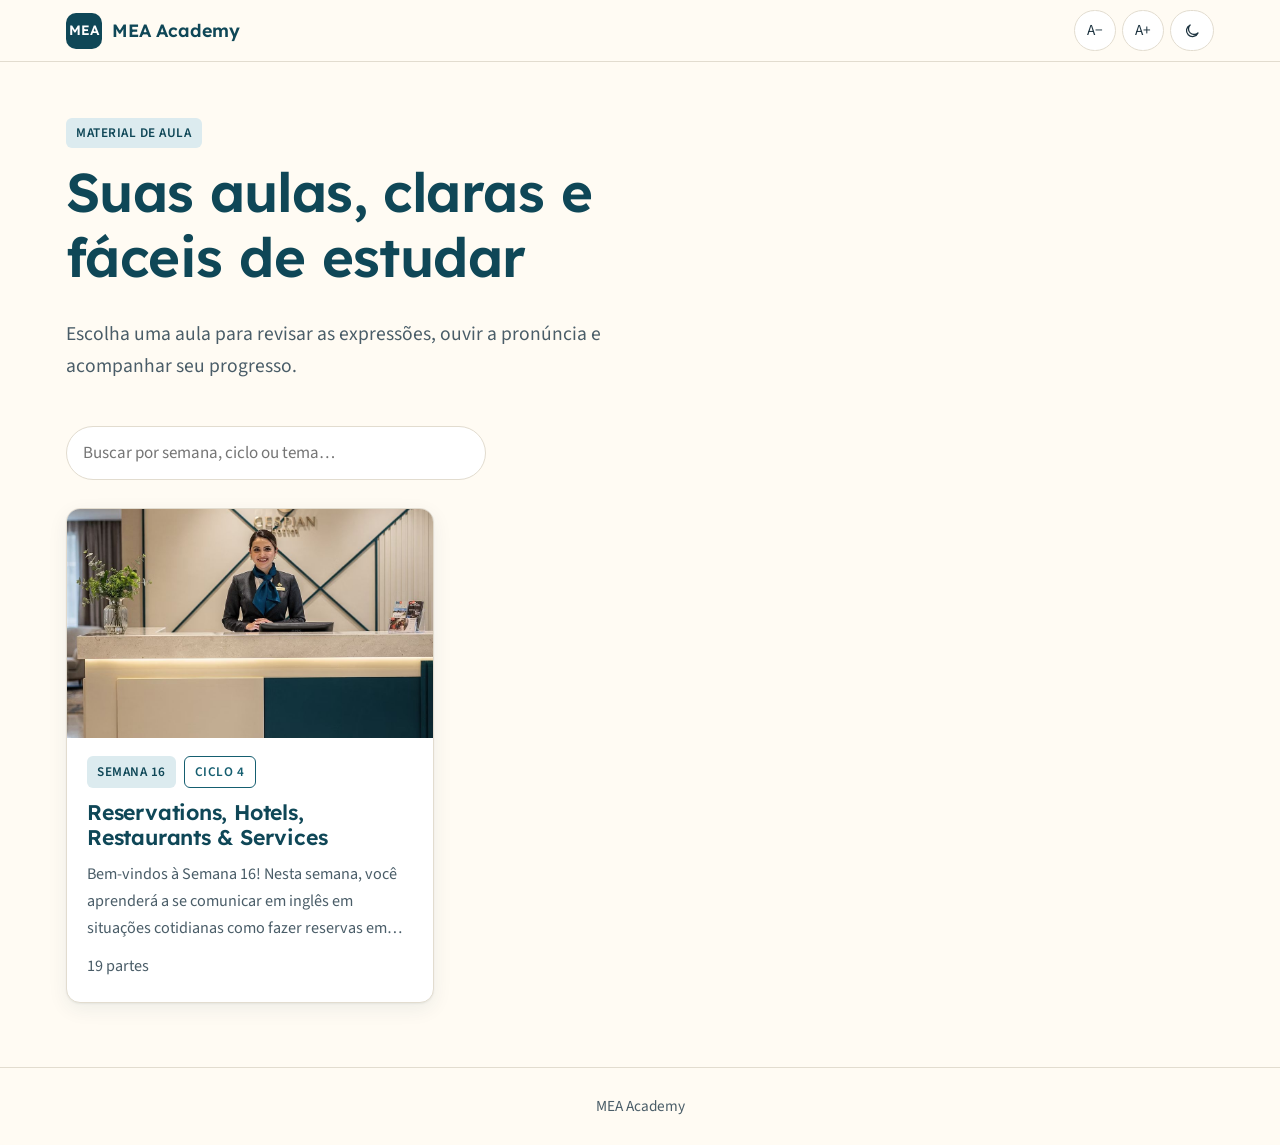
==== index.html @ be38761b "Site de aulas MEA Academy + aula Week 16 (Ciclo 4) Co-Authored-By: Claude Opus 5.5 <noreply@anthropi" ====
<!doctype html>
<html lang="pt-BR">
<head>
  <meta charset="utf-8">
  <meta name="viewport" content="width=device-width, initial-scale=1">
  <title>MEA Academy · Aulas</title>
  <meta name="description" content="Aulas da MEA Academy em formato visual, acessível e fácil de estudar.">
  <link rel="preconnect" href="https://fonts.googleapis.com">
  <link rel="preconnect" href="https://fonts.gstatic.com" crossorigin>
  <link href="https://fonts.googleapis.com/css2?family=Lexend:wght@400;500;600&family=Source+Sans+3:wght@400;600;700&display=swap" rel="stylesheet">
  <link rel="icon" href="assets/favicon.svg" type="image/svg+xml">
  <link rel="stylesheet" href="assets/css/style.css">
</head>
<body>
  <a class="pular" href="#conteudo">Pular para o conteúdo</a>
  <header class="topo">
    <div class="topo-in">
      <a class="marca" href="./"><span class="marca-logo">MEA</span>MEA Academy</a>
      <div class="ferramentas" id="ferramentas"></div>
    </div>
  </header>

  <main id="conteudo">
    <section class="home-hero">
      <div class="selos"><span class="selo">Material de aula</span></div>
      <h1>Suas aulas, claras e fáceis de estudar</h1>
      <p>Escolha uma aula para revisar as expressões, ouvir a pronúncia e acompanhar seu progresso.</p>
    </section>
    <div class="busca">
      <label class="sr-only" for="busca">Buscar aula</label>
      <input id="busca" type="search" placeholder="Buscar por semana, ciclo ou tema…">
    </div>
    <div class="grade-aulas" id="aulas" aria-live="polite"></div>
  </main>

  <footer class="rodape">MEA Academy</footer>

  <script src="assets/js/app.js"></script>
  <script src="aulas/lista.js"></script>
  <script>MEA.montarFerramentas("#ferramentas"); MEA.renderizarInicio();</script>
</body>
</html>
---- assets/css/style.css ----
/* MEA Academy — identidade visual
   Azul petróleo + creme, cantos suaves, muito respiro. */
:root {
  --petroleo-900: #0b3340;
  --petroleo-800: #0f4757;
  --petroleo-700: #155e70;
  --petroleo-600: #1d7085;
  --petroleo-100: #dcebef;
  --petroleo-50:  #eef6f8;
  --creme:   #fffbf3;
  --areia:   #f2ede3;
  --areia-escura: #e2dccf;
  --dourado: #c9a45c;
  --texto:   #1e3440;
  --texto-suave: #4a5d68;
  --branco:  #ffffff;

  --bg: var(--creme);
  --surface: var(--branco);
  --card: var(--areia);
  --linha: var(--areia-escura);
  --titulo: var(--petroleo-800);
  --acento: var(--petroleo-700);
  --acento-txt: #ffffff;
  --dica-bg: var(--petroleo-100);

  --raio: 14px;
  --sombra: 0 1px 2px rgba(11,51,64,.06), 0 6px 20px rgba(11,51,64,.07);
  --fonte-titulo: "Lexend", "Segoe UI", system-ui, sans-serif;
  --fonte-texto: "Source Sans 3", "Segoe UI", system-ui, sans-serif;
  --escala: 1;
}

@media (prefers-color-scheme: dark) {
  :root:not([data-theme="light"]) {
    --bg: #0c1d24; --surface: #11262f; --card: #163039; --linha: #23414c;
    --titulo: #8fd0de; --acento: #3f9bb0; --acento-txt: #06161c;
    --texto: #e6eef0; --texto-suave: #a9bcc3; --dica-bg: #173a45;
  }
}
:root[data-theme="dark"] {
  --bg: #0c1d24; --surface: #11262f; --card: #163039; --linha: #23414c;
  --titulo: #8fd0de; --acento: #3f9bb0; --acento-txt: #06161c;
  --texto: #e6eef0; --texto-suave: #a9bcc3; --dica-bg: #173a45;
}

* { box-sizing: border-box; }
html { font-size: calc(17px * var(--escala)); scroll-behavior: smooth; scroll-padding-top: 84px; }
@media (prefers-reduced-motion: reduce) { html { scroll-behavior: auto; } * { transition: none !important; animation: none !important; } }
body {
  margin: 0; background: var(--bg); color: var(--texto);
  font-family: var(--fonte-texto); line-height: 1.65; -webkit-font-smoothing: antialiased;
}
img { max-width: 100%; display: block; }
a { color: var(--acento); }
h1, h2, h3, h4 { font-family: var(--fonte-titulo); color: var(--titulo); line-height: 1.2; margin: 0 0 .5em; font-weight: 600; letter-spacing: -.01em; }
p { margin: 0 0 1em; }
:focus-visible { outline: 3px solid var(--dourado); outline-offset: 3px; border-radius: 6px; }
.sr-only { position: absolute; width: 1px; height: 1px; overflow: hidden; clip: rect(0 0 0 0); white-space: nowrap; }
.pular { position: absolute; left: 16px; top: -60px; background: var(--petroleo-800); color: #fff; padding: 10px 16px; border-radius: 8px; z-index: 100; }
.pular:focus { top: 12px; }

/* ---------- Barra superior ---------- */
.topo {
  position: sticky; top: 0; z-index: 50;
  background: color-mix(in srgb, var(--bg) 88%, transparent);
  backdrop-filter: saturate(1.4) blur(10px);
  border-bottom: 1px solid var(--linha);
}
.topo-in { max-width: 1180px; margin: 0 auto; padding: 10px 16px; display: flex; align-items: center; gap: 12px; }
.marca { display: flex; align-items: center; gap: 10px; text-decoration: none; color: var(--titulo); font-family: var(--fonte-titulo); font-weight: 600; font-size: 1.05rem; margin-right: auto; }
.marca-logo { width: 36px; height: 36px; border-radius: 10px; background: var(--petroleo-800); color: #fff; display: grid; place-items: center; font-size: .8rem; letter-spacing: .02em; }
.ferramentas { display: flex; gap: 6px; flex-wrap: wrap; justify-content: flex-end; }
.btn {
  font: inherit; font-size: .9rem; cursor: pointer; display: inline-flex; align-items: center; gap: 6px;
  border: 1px solid var(--linha); background: var(--surface); color: var(--texto);
  padding: 7px 12px; border-radius: 999px; min-height: 40px; text-decoration: none;
}
.btn:hover { border-color: var(--acento); }
.btn[aria-pressed="true"] { background: var(--acento); color: var(--acento-txt); border-color: var(--acento); }
.btn svg { width: 18px; height: 18px; }
.btn-primario { background: var(--acento); color: var(--acento-txt); border-color: var(--acento); }
.progresso { position: absolute; left: 0; bottom: -1px; height: 3px; background: var(--dourado); width: 0; transition: width .15s; }
@media (max-width: 640px) { .btn .rotulo { display: none; } .btn { padding: 7px 10px; } }

/* ---------- Página inicial ---------- */
.home-hero { max-width: 1180px; margin: 0 auto; padding: 56px 16px 24px; }
.home-hero h1 { font-size: clamp(2rem, 5vw, 3.2rem); max-width: 16ch; }
.home-hero p { font-size: 1.15rem; color: var(--texto-suave); max-width: 60ch; }
.grade-aulas { max-width: 1180px; margin: 0 auto; padding: 8px 16px 64px; display: grid; gap: 22px; grid-template-columns: repeat(auto-fill, minmax(290px, 1fr)); }
.aula-card { background: var(--surface); border-radius: var(--raio); overflow: hidden; box-shadow: var(--sombra); text-decoration: none; color: inherit; display: flex; flex-direction: column; transition: transform .2s, box-shadow .2s; border: 1px solid var(--linha); }
.aula-card:hover { transform: translateY(-3px); box-shadow: 0 12px 32px rgba(11,51,64,.14); }
.aula-card img { aspect-ratio: 16/10; object-fit: cover; width: 100%; }
.aula-card .corpo { padding: 18px 20px 22px; }
.aula-card h2 { font-size: 1.25rem; }
.aula-card p { color: var(--texto-suave); font-size: .95rem; margin: 0; display: -webkit-box; -webkit-line-clamp: 3; -webkit-box-orient: vertical; overflow: hidden; }
.selos { display: flex; gap: 8px; flex-wrap: wrap; margin-bottom: 12px; }
.selo { font-size: .78rem; text-transform: uppercase; letter-spacing: .04em; padding: 4px 10px; border-radius: 6px; background: var(--petroleo-100); color: var(--petroleo-800); font-weight: 600; display: inline-flex; gap: 6px; align-items: center; }
.selo.contorno { background: transparent; border: 1.5px solid var(--acento); color: var(--acento); }
:root[data-theme="dark"] .selo:not(.contorno) { background: #1d4552; color: #cfe9ef; }
@media (prefers-color-scheme: dark) { :root:not([data-theme="light"]) .selo:not(.contorno) { background: #1d4552; color: #cfe9ef; } }
.busca { max-width: 1180px; margin: 0 auto; padding: 0 16px 20px; }
.busca input { width: 100%; max-width: 420px; font: inherit; padding: 12px 16px; border-radius: 999px; border: 1px solid var(--linha); background: var(--surface); color: var(--texto); }

/* ---------- Capa da aula ---------- */
.capa { display: grid; grid-template-columns: minmax(0, 5fr) minmax(0, 7fr); min-height: 70vh; border-bottom: 1px solid var(--linha); }
.capa-img { position: relative; background: var(--petroleo-900); }
.capa-img img { width: 100%; height: 100%; object-fit: cover; position: absolute; inset: 0; }
.capa-txt { padding: clamp(32px, 6vw, 80px); display: flex; flex-direction: column; justify-content: center; }
.capa-txt .curso { font-family: var(--fonte-titulo); font-size: clamp(1.1rem, 2.4vw, 1.6rem); color: var(--titulo); margin-bottom: 14px; }
.capa-txt h1 { font-size: clamp(2.2rem, 5.4vw, 3.8rem); margin: 14px 0 22px; }
.capa-txt p { font-size: 1.1rem; color: var(--texto-suave); max-width: 58ch; }
.capa-acoes { display: flex; gap: 10px; flex-wrap: wrap; margin-top: 10px; }
@media (max-width: 820px) {
  .capa { grid-template-columns: 1fr; min-height: 0; }
  .capa-img { aspect-ratio: 16/10; }
}

/* ---------- Layout da aula ---------- */
.aula { max-width: 1180px; margin: 0 auto; padding: 32px 16px 80px; display: grid; grid-template-columns: 250px minmax(0, 1fr); gap: 40px; }
.sumario { position: sticky; top: 84px; align-self: start; max-height: calc(100vh - 100px); overflow: auto; padding-right: 4px; }
.sumario h2 { font-size: .8rem; text-transform: uppercase; letter-spacing: .08em; color: var(--texto-suave); margin-bottom: 10px; }
.sumario ol { list-style: none; margin: 0; padding: 0; counter-reset: s; }
.sumario a { display: flex; gap: 10px; align-items: baseline; text-decoration: none; color: var(--texto-suave); padding: 7px 10px; border-radius: 8px; font-size: .92rem; line-height: 1.35; border-left: 3px solid transparent; }
.sumario a::before { counter-increment: s; content: counter(s, decimal-leading-zero); font-family: var(--fonte-titulo); font-size: .75rem; color: var(--acento); min-width: 1.6em; }
.sumario a:hover { background: var(--card); color: var(--texto); }
.sumario a.ativo { background: var(--card); color: var(--titulo); border-left-color: var(--acento); font-weight: 600; }
.sumario a.feito::after { content: "✓"; margin-left: auto; color: var(--acento); font-weight: 700; }
@media (max-width: 960px) {
  .aula { grid-template-columns: 1fr; gap: 16px; }
  .sumario { position: static; max-height: none; }
  .sumario details { background: var(--surface); border: 1px solid var(--linha); border-radius: var(--raio); padding: 12px 14px; }
}
.sumario summary { cursor: pointer; font-family: var(--fonte-titulo); color: var(--titulo); list-style: none; }
@media (min-width: 961px) { .sumario summary { display: none; } }

/* ---------- Seções ---------- */
.secao { background: var(--surface); border: 1px solid var(--linha); border-radius: calc(var(--raio) + 6px); margin-bottom: 28px; overflow: hidden; }
.secao-cab { display: flex; align-items: center; gap: 14px; padding: 28px 32px 0; }
.secao-num { font-family: var(--fonte-titulo); font-size: .8rem; color: var(--acento); letter-spacing: .06em; }
.secao-icone { width: 48px; height: 48px; flex: none; border-radius: 12px; background: var(--petroleo-100); color: var(--petroleo-800); display: grid; place-items: center; }
:root[data-theme="dark"] .secao-icone { background: #1d4552; color: #cfe9ef; }
@media (prefers-color-scheme: dark) { :root:not([data-theme="light"]) .secao-icone { background: #1d4552; color: #cfe9ef; } }
.secao-icone svg { width: 26px; height: 26px; }
.secao h2 { font-size: clamp(1.45rem, 3vw, 2rem); margin: 2px 0 0; }
.secao-corpo { padding: 22px 32px 32px; }
.secao-com-img .secao-corpo { display: grid; grid-template-columns: minmax(0, 1fr) minmax(0, 340px); gap: 28px; align-items: start; }
.secao-foto { border-radius: var(--raio); overflow: hidden; position: sticky; top: 96px; }
.secao-foto img { width: 100%; aspect-ratio: 4/5; object-fit: cover; }
.secao-foto.larga img { aspect-ratio: 16/10; }
@media (max-width: 760px) {
  .secao-cab { padding: 22px 20px 0; }
  .secao-corpo { padding: 18px 20px 24px; }
  .secao-com-img .secao-corpo { grid-template-columns: 1fr; }
  .secao-foto { position: static; order: -1; }
  .secao-foto img { aspect-ratio: 16/10; }
}
.secao-rodape { display: flex; justify-content: flex-end; padding: 0 32px 24px; }
@media (max-width: 760px) { .secao-rodape { padding: 0 20px 20px; } }
.blocos > * + * { margin-top: 20px; }
.texto { font-size: 1.05rem; color: var(--texto); max-width: 68ch; }

/* ---------- Frase em inglês ---------- */
.en { font-weight: 700; color: var(--texto); font-size: 1.08rem; display: inline; }
.pt { color: var(--texto-suave); display: block; margin-top: 4px; }
.pt .rot { font-style: italic; }
.frase-linha { display: flex; gap: 8px; align-items: flex-start; }
.frase-linha .en-wrap { flex: 1; }
.ouvir { flex: none; width: 36px; height: 36px; border-radius: 50%; border: 1px solid var(--linha); background: var(--surface); color: var(--acento); cursor: pointer; display: grid; place-items: center; transition: background .15s; }
.ouvir:hover, .ouvir.tocando { background: var(--acento); color: var(--acento-txt); border-color: var(--acento); }
.ouvir svg { width: 18px; height: 18px; }
.nota { color: var(--texto-suave); font-size: .96rem; margin-top: 10px; }

/* modo estudo: esconde traduções até clicar */
body.modo-estudo .pt { filter: blur(6px); cursor: pointer; user-select: none; transition: filter .2s; }
body.modo-estudo .pt.revelado { filter: none; user-select: auto; }
body.modo-estudo .pt::after { content: ""; }

/* ---------- Bloco: chave ---------- */
.chave { background: var(--petroleo-700); color: #fff; border-radius: var(--raio); padding: 22px 24px; }
.chave h3 { color: #fff; font-size: 1.2rem; }
.chave p { margin: 0; opacity: .95; }

/* ---------- Bloco: lista de frases ---------- */
.frases h3 { font-size: 1.15rem; }
.frases ul { list-style: none; padding: 0; margin: 0; display: grid; gap: 10px; }
.frases li { background: var(--card); border-radius: 12px; padding: 12px 14px; }
.frases li .pt { display: inline; margin: 0; }
.frases li .sep { color: var(--texto-suave); margin: 0 .35em; }
.frases.icones li { display: grid; grid-template-columns: 52px 1fr; gap: 14px; align-items: start; background: transparent; border-bottom: 1px solid var(--linha); border-radius: 0; padding: 14px 0; }
.frases.icones li:last-child { border-bottom: 0; }
.frases.icones .pt { display: block; }
.frases.icones .tit { font-family: var(--fonte-titulo); color: var(--titulo); font-size: 1.05rem; margin-bottom: 4px; }
.icone-bolha { width: 52px; height: 52px; border-radius: 14px; background: var(--card); color: var(--acento); display: grid; place-items: center; }
.icone-bolha svg { width: 26px; height: 26px; }

/* ---------- Bloco: cartões ---------- */
.cartoes { display: grid; gap: 14px; grid-template-columns: repeat(auto-fit, minmax(220px, 1fr)); }
.cartao { background: var(--card); border-radius: var(--raio); padding: 20px; position: relative; }
.cartao h3 { font-size: 1.12rem; }
.cartao p:last-child { margin-bottom: 0; }
.cartoes.borda .cartao { background: var(--surface); border: 1px solid var(--linha); border-left: 6px solid var(--acento); }
.cartoes.barra .cartao { background: transparent; border-left: 4px solid var(--acento); border-radius: 0 var(--raio) var(--raio) 0; padding: 6px 4px 6px 18px; }
.cartoes.numerado { counter-reset: n; }
.cartoes.numerado .cartao { background: var(--surface); border: 1px solid var(--linha); border-top: 6px solid var(--acento); padding-top: 34px; margin-top: 20px; }
.cartoes.numerado .cartao::before { counter-increment: n; content: counter(n); position: absolute; top: -26px; left: 50%; transform: translateX(-50%); width: 46px; height: 46px; border-radius: 50%; background: var(--acento); color: var(--acento-txt); font-family: var(--fonte-titulo); display: grid; place-items: center; font-size: 1.1rem; border: 4px solid var(--surface); }
.cartoes.foto .cartao, .cartoes.miniatura .cartao { background: transparent; padding: 0; }
.cartoes.foto .cartao img { border-radius: var(--raio); aspect-ratio: 16/10; object-fit: cover; width: 100%; margin-bottom: 14px; }
.cartoes.miniatura .cartao { display: grid; grid-template-columns: 76px 1fr; gap: 14px; }
.cartoes.miniatura .cartao img { width: 76px; height: 76px; object-fit: cover; border-radius: 10px; }
.cartoes.icone .icone-bolha { background: var(--acento); color: var(--acento-txt); border-radius: 50%; margin-bottom: 14px; }
.cartao .frase-linha + .nota { margin-top: 10px; }

/* ---------- Bloco: dica ---------- */
.dica { background: var(--dica-bg); border-radius: var(--raio); padding: 16px 20px; display: flex; gap: 14px; align-items: flex-start; }
.dica svg { width: 24px; height: 24px; flex: none; color: var(--acento); margin-top: 2px; }
.dica p { margin: 0; }

/* ---------- Bloco: destaque (citação) ---------- */
.destaque { border-left: 4px solid var(--acento); padding: 6px 0 6px 22px; margin: 0; font-size: 1.08rem; color: var(--texto); }
.destaque p { margin: 0; }

/* ---------- Bloco: diálogo ---------- */
.dialogo { display: grid; gap: 16px; }
.fala { max-width: 82%; background: var(--card); border-radius: 18px 18px 18px 4px; padding: 14px 18px; position: relative; }
.fala.b { margin-left: auto; background: var(--petroleo-50); border: 1px solid var(--petroleo-100); border-radius: 18px 18px 4px 18px; }
:root[data-theme="dark"] .fala.b { background: #133844; border-color: #1f4c59; }
@media (prefers-color-scheme: dark) { :root:not([data-theme="light"]) .fala.b { background: #133844; border-color: #1f4c59; } }
.fala .quem { font-family: var(--fonte-titulo); color: var(--titulo); font-size: .95rem; margin-bottom: 6px; display: flex; align-items: center; gap: 8px; }
.avatar { width: 28px; height: 28px; border-radius: 50%; background: var(--acento); color: var(--acento-txt); display: grid; place-items: center; font-size: .75rem; }
.fala.b .avatar { background: var(--petroleo-900); color: #fff; }
@media (max-width: 560px) { .fala { max-width: 94%; } }
.dialogo-acoes { display: flex; justify-content: flex-end; }

.papeis { display: flex; align-items: center; justify-content: center; gap: 0; padding: 8px 0; }
.papel { text-align: center; font-family: var(--fonte-titulo); color: var(--titulo); font-size: .95rem; width: 150px; }
.papel .circ { width: 112px; height: 112px; margin: 0 auto 10px; border-radius: 50%; border: 10px solid var(--acento); display: grid; place-items: center; color: var(--acento); background: var(--surface); }
.papel .circ svg { width: 40px; height: 40px; }
.papel + .papel { margin-left: -22px; }
.papeis-seta { color: var(--acento); width: 28px; height: 28px; margin: 0 -8px 34px; position: relative; z-index: 1; }

/* ---------- Bloco: passos ---------- */
.passos { list-style: none; margin: 0; padding: 0; position: relative; }
.passos li { display: grid; grid-template-columns: 44px 1fr; gap: 18px; padding-bottom: 22px; position: relative; }
.passos li:not(:last-child)::before { content: ""; position: absolute; left: 21px; top: 44px; bottom: 0; width: 2px; background: var(--linha); }
.passo-n { width: 44px; height: 44px; border-radius: 10px; background: var(--card); color: var(--titulo); font-family: var(--fonte-titulo); font-weight: 600; display: grid; place-items: center; font-size: 1.1rem; }
.passos h3 { font-size: 1.1rem; margin: 8px 0 6px; }
.passos.linha { display: grid; grid-template-columns: repeat(auto-fit, minmax(200px, 1fr)); gap: 22px; }
.passos.linha li { display: block; padding: 0; }
.passos.linha li::before { display: none; }
.passos.linha .passo-n { width: auto; height: auto; background: none; justify-content: start; font-weight: 400; font-size: .95rem; color: var(--texto-suave); border-bottom: 2px solid var(--acento); padding-bottom: 6px; border-radius: 0; }

/* ---------- Bloco: gráfico ---------- */
.grafico { display: grid; grid-template-columns: 34px 1fr; gap: 8px; height: 280px; padding: 8px 0 0; }
.grafico-eixo { display: flex; flex-direction: column-reverse; justify-content: space-between; font-size: .78rem; color: var(--texto-suave); text-align: right; padding-bottom: 28px; }
.grafico-area { position: relative; border-left: 1.5px solid var(--texto); border-bottom: 1.5px solid var(--texto); margin-bottom: 28px; display: flex; align-items: flex-end; justify-content: space-around; gap: 6%; padding: 0 6%; }
.grafico-area .grade { position: absolute; left: 0; right: 0; border-top: 1px solid var(--linha); }
.barra-g { flex: 1; position: relative; border-radius: 6px 6px 0 0; background: var(--petroleo-700); transform-origin: bottom; animation: sobe .9s cubic-bezier(.2,.8,.2,1) both; }
.barra-g:nth-child(1) { background: var(--petroleo-900); }
.barra-g:nth-child(3) { background: #3d7595; }
:root[data-theme="dark"] .barra-g:nth-child(1) { background: #8fd0de; }
.barra-g span { position: absolute; top: 100%; left: 50%; transform: translateX(-50%); white-space: nowrap; font-size: .82rem; color: var(--texto-suave); padding-top: 6px; }
@keyframes sobe { from { transform: scaleY(0); } }

/* ---------- Rodapé da aula ---------- */
.fim { text-align: center; padding: 20px 16px 60px; color: var(--texto-suave); }
.marcar.feito { background: var(--acento); color: var(--acento-txt); border-color: var(--acento); }
.rodape { border-top: 1px solid var(--linha); padding: 26px 16px; text-align: center; color: var(--texto-suave); font-size: .9rem; }

/* entrada suave das seções */
.revela { opacity: 0; transform: translateY(14px); transition: opacity .5s, transform .5s; }
.revela.visivel { opacity: 1; transform: none; }

@media print {
  .topo, .sumario, .ouvir, .secao-rodape, .capa-acoes { display: none !important; }
  .aula { display: block; }
  .secao { break-inside: avoid; box-shadow: none; }
  .revela { opacity: 1; transform: none; }
  body.modo-estudo .pt { filter: none; }
}

/* ajustes finos */
.selo, .marca { white-space: nowrap; }
.papeis { align-items: flex-start; }
.papeis .papel { margin-top: 0; }
@media (max-width: 960px) { .sumario h2 { display: none; } }
@media (max-width: 640px) { .ferramentas { flex-wrap: nowrap; gap: 4px; } .btn { min-width: 40px; justify-content: center; } }
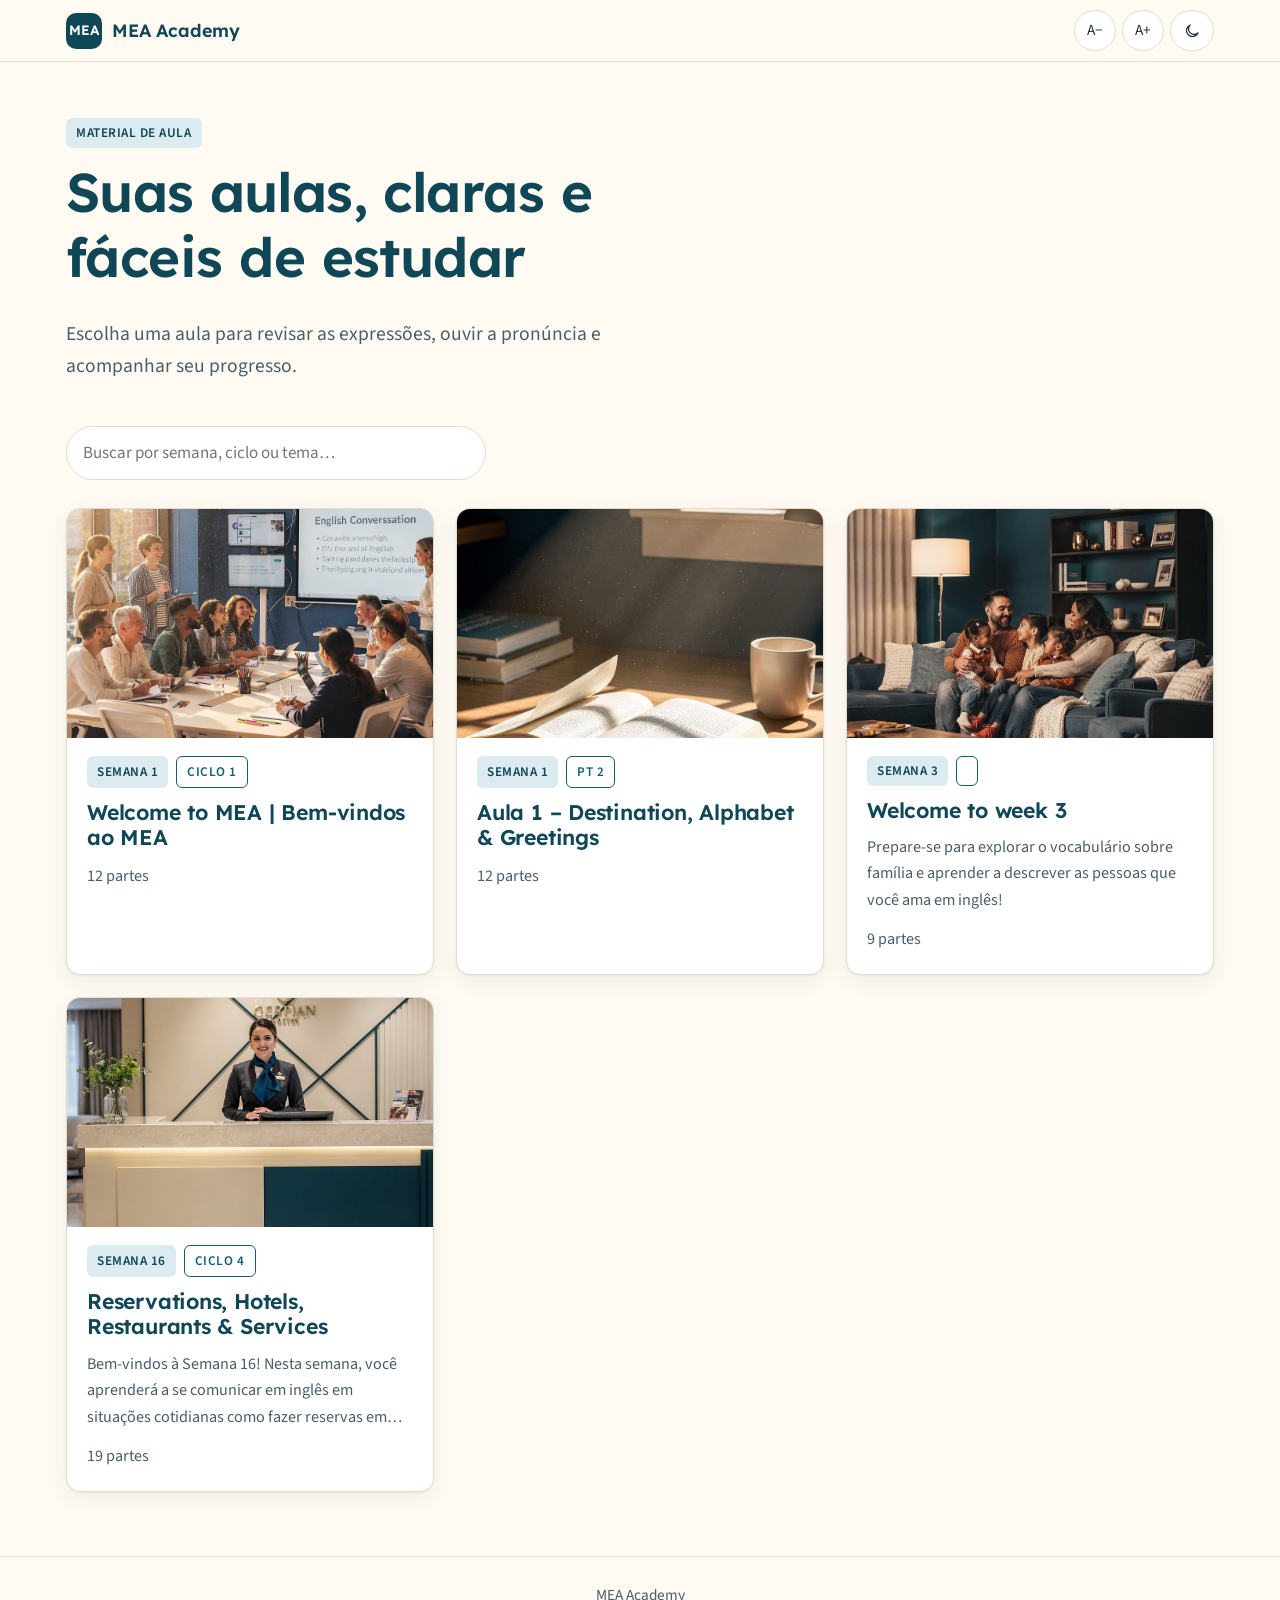
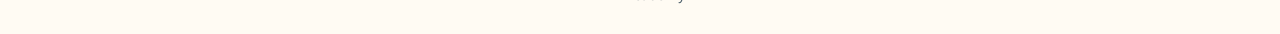
==== commit 670c778a: "Sempre carrega a lista de aulas mais recente Co-Authored-By: Claude Opus 5.5 <noreply@anthropic.com>" ====
--- a/index.html
+++ b/index.html
@@ -36,7 +36,12 @@
   <footer class="rodape">MEA Academy</footer>
 
   <script src="assets/js/app.js"></script>
-  <script src="aulas/lista.js"></script>
-  <script>MEA.montarFerramentas("#ferramentas"); MEA.renderizarInicio();</script>
+  <script>
+    MEA.montarFerramentas("#ferramentas");
+    const s = document.createElement("script");
+    s.src = "aulas/lista.js?v=" + Date.now();
+    s.onload = () => MEA.renderizarInicio();
+    document.head.appendChild(s);
+  </script>
 </body>
 </html>
--- a/assets/css/style.css
+++ b/assets/css/style.css
@@ -268,8 +268,8 @@
 .rodape { border-top: 1px solid var(--linha); padding: 26px 16px; text-align: center; color: var(--texto-suave); font-size: .9rem; }
 
 /* entrada suave das seções */
-.revela { opacity: 0; transform: translateY(14px); transition: opacity .5s, transform .5s; }
-.revela.visivel { opacity: 1; transform: none; }
+.revela { animation: entra .5s ease-out both; }
+@keyframes entra { from { opacity: .4; transform: translateY(8px); } }
 
 @media print {
   .topo, .sumario, .ouvir, .secao-rodape, .capa-acoes { display: none !important; }
@@ -285,3 +285,70 @@
 .papeis .papel { margin-top: 0; }
 @media (max-width: 960px) { .sumario h2 { display: none; } }
 @media (max-width: 640px) { .ferramentas { flex-wrap: nowrap; gap: 4px; } .btn { min-width: 40px; justify-content: center; } }
+
+/* ---------- Blocos da Semana 1 ---------- */
+.secao-num { display: flex; align-items: center; gap: 10px; flex-wrap: wrap; }
+.secao-num .selo { font-size: .7rem; padding: 2px 8px; }
+.secao-banner { width: 100%; aspect-ratio: 1200 / 226; object-fit: cover; }
+.capa-sub { font-family: var(--fonte-titulo); color: var(--titulo); font-size: 1.15rem; }
+.rot-en { font-weight: 700; color: var(--acento); }
+.subtit { font-weight: 700; color: var(--texto-suave); margin: -4px 0 10px; }
+
+.pares { display: grid; gap: 14px; max-width: 68ch; }
+.pares h3 { font-size: 1.15rem; margin-bottom: 0; }
+.pares .en { font-weight: 400; }
+.pares.forte .en, .pares.forte .pt { font-weight: 700; }
+.par-pt { margin: 0; }
+
+.bilingue { display: grid; grid-template-columns: repeat(auto-fit, minmax(230px, 1fr)); gap: 16px; }
+.bilingue .col { background: var(--card); border-radius: var(--raio); padding: 18px 20px; }
+.bilingue h3 { font-size: 1.05rem; color: var(--acento); }
+.bilingue .col p { margin: 0 0 .8em; }
+.bilingue .frase-linha { margin-bottom: .8em; }
+.bilingue .frase-linha p { margin: 0; }
+
+.alfabeto { list-style: none; padding: 0; margin: 0; display: grid; grid-template-columns: repeat(auto-fill, minmax(140px, 1fr)); gap: 10px; }
+.letra { width: 100%; font: inherit; color: var(--texto); background: var(--card); border: 1px solid transparent; border-radius: var(--raio); padding: 14px 12px; cursor: pointer; display: grid; gap: 2px; text-align: left; transition: transform .15s, border-color .15s; }
+.letra:hover { border-color: var(--acento); transform: translateY(-2px); }
+.letra.tocando { background: var(--acento); color: var(--acento-txt); }
+.letra.tocando .pt, .letra.tocando .som { color: inherit; }
+.letra .l { font-family: var(--fonte-titulo); font-size: 2rem; font-weight: 600; color: var(--titulo); line-height: 1; }
+.letra.tocando .l { color: inherit; }
+.letra .som { font-weight: 700; color: var(--acento); }
+.letra .pal { font-size: .95rem; }
+.letra .pt { display: inline; margin: 0; }
+
+.palavras { list-style: none; padding: 0; margin: 0; display: flex; flex-wrap: wrap; gap: 10px; }
+.palavras button { font: inherit; font-family: var(--fonte-titulo); font-size: 1.05rem; color: var(--titulo); background: var(--card); border: 1px solid var(--linha); border-radius: 999px; padding: 8px 14px 8px 18px; cursor: pointer; display: inline-flex; align-items: center; gap: 8px; min-height: 44px; }
+.palavras button svg { width: 16px; height: 16px; color: var(--acento); }
+.palavras button:hover, .palavras button.tocando { background: var(--acento); color: var(--acento-txt); border-color: var(--acento); }
+.palavras button.tocando svg, .palavras button:hover svg { color: inherit; }
+
+.citacoes { display: grid; grid-template-columns: repeat(auto-fit, minmax(240px, 1fr)); gap: 16px; }
+.citacao { margin: 0; border: 1px solid var(--linha); border-radius: var(--raio); padding: 22px 22px 18px; position: relative; }
+.citacao > svg { width: 30px; height: 30px; color: var(--acento); margin-bottom: 8px; }
+.cit-pt { font-family: var(--fonte-titulo); color: var(--titulo); font-size: 1.25rem; line-height: 1.3; margin-bottom: 10px; }
+.cit-en { font-style: italic; color: var(--texto-suave); margin: 0; flex: 1; }
+
+.lista-falar { list-style: none; padding: 0; margin: 0; display: grid; gap: 6px; }
+.lista-falar li { display: flex; align-items: center; justify-content: space-between; gap: 8px; background: var(--surface); border-radius: 10px; padding: 6px 6px 6px 12px; font-weight: 600; }
+.cartoes.escuro .cartao { background: var(--petroleo-700); color: #fff; }
+.cartoes.escuro .cartao h3, .cartoes.escuro .cartao .en, .cartoes.escuro .cartao .nota, .cartoes.escuro .cartao .pt { color: #fff; }
+.cartoes.escuro .cartao .pt { font-style: italic; opacity: .9; }
+.cartoes.balao .cartao { border-radius: 18px 18px 4px 18px; }
+.cartoes.balao .pt { font-style: italic; }
+.titulo-pt { display: block; font-size: .72em; font-weight: 500; color: var(--texto-suave); margin-top: 6px; }
+
+/* ---------- Grupos de vocabulário ---------- */
+.grupos { display: grid; grid-template-columns: repeat(auto-fit, minmax(190px, 1fr)); gap: 16px; align-items: start; }
+.grupo { background: var(--card); border-radius: var(--raio); padding: 16px; }
+.grupo h3 { font-size: 1.05rem; color: var(--acento); }
+.grupo ul { list-style: none; padding: 0; margin: 0; display: grid; gap: 4px; }
+.grupo button { width: 100%; font: inherit; color: var(--texto); background: transparent; border: 0; border-radius: 8px; padding: 6px 8px; text-align: left; cursor: pointer; display: flex; flex-wrap: wrap; align-items: baseline; gap: 2px 6px; position: relative; padding-right: 28px; }
+.grupo button:hover, .grupo button.tocando { background: var(--surface); }
+.grupo button .pt { display: inline; margin: 0; }
+.grupo button .pt::before { content: "– "; }
+.grupo button svg { width: 16px; height: 16px; color: var(--acento); position: absolute; right: 8px; top: 50%; transform: translateY(-50%); }
+.grupo .en { font-size: 1rem; }
+.secao-num:only-child { margin-top: 2px; }
+.frase-linha.texto .en-wrap { flex: 0 1 auto; margin: 0; }
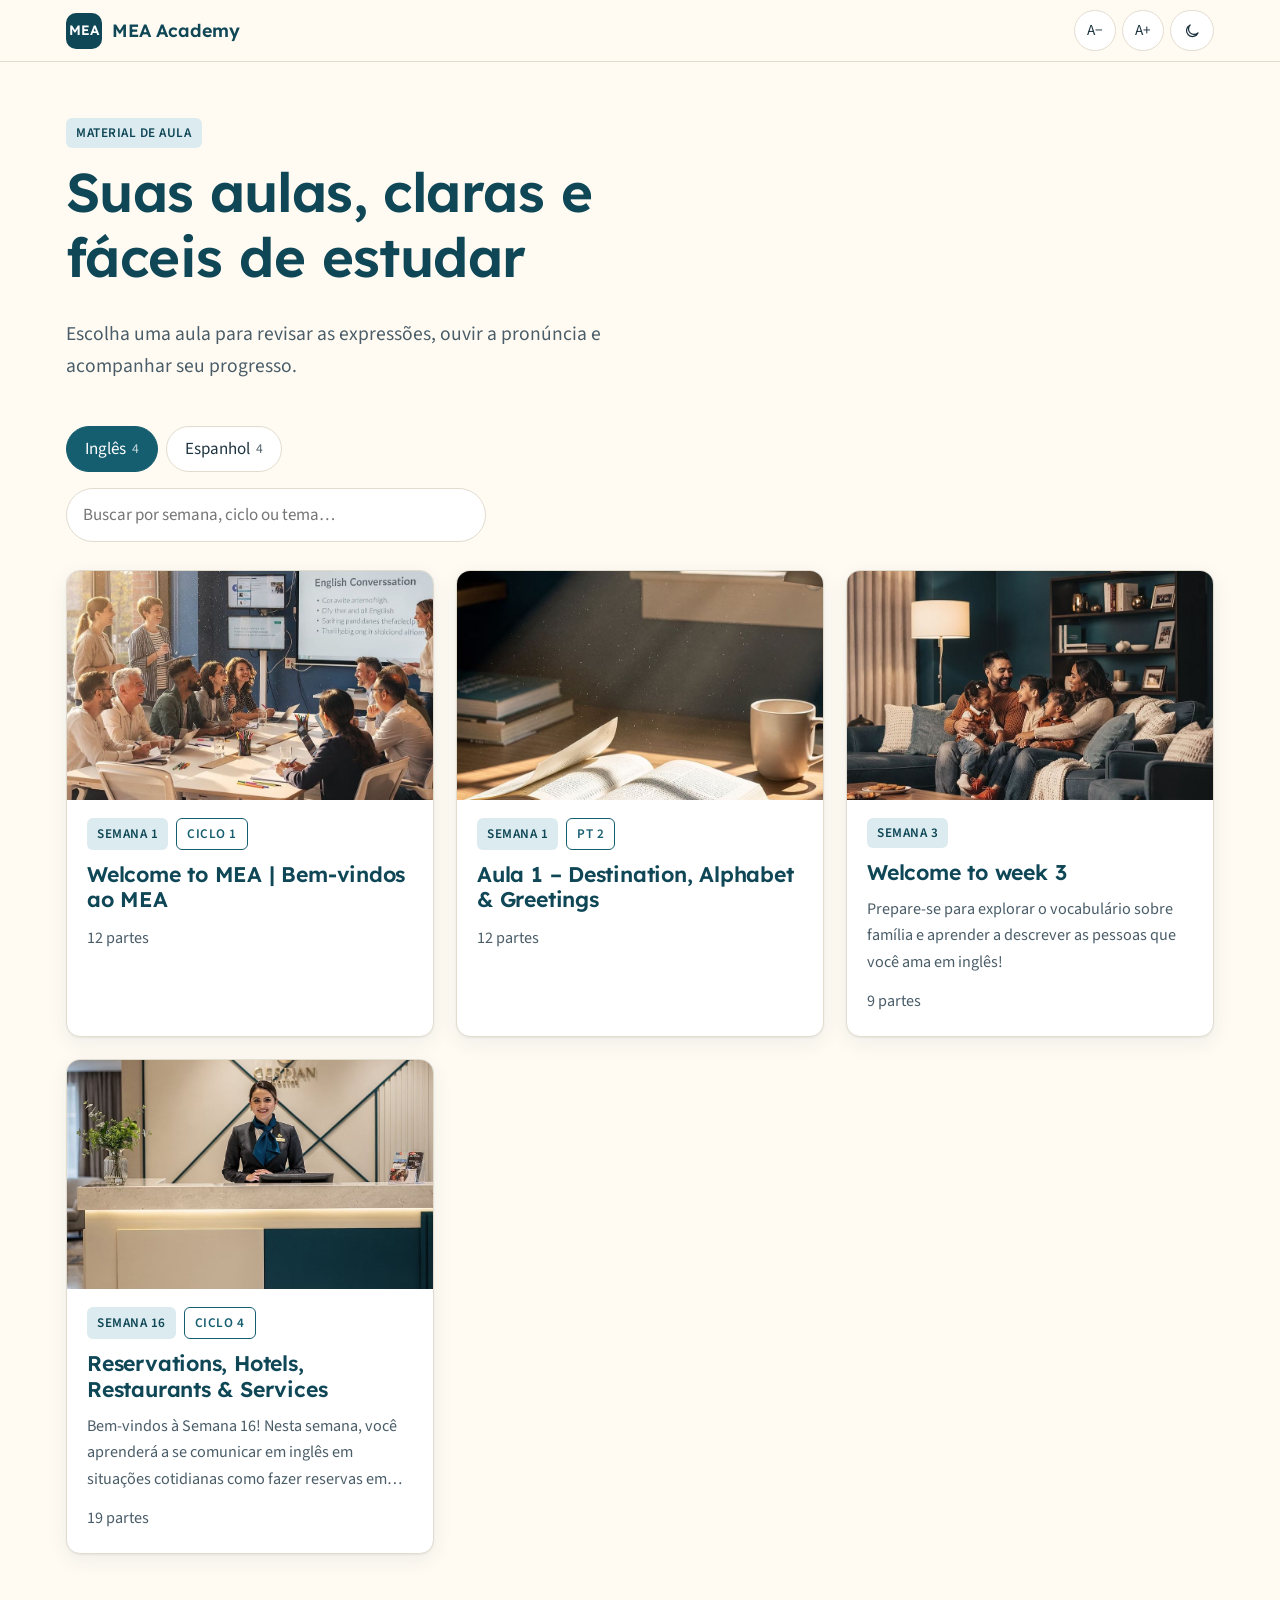
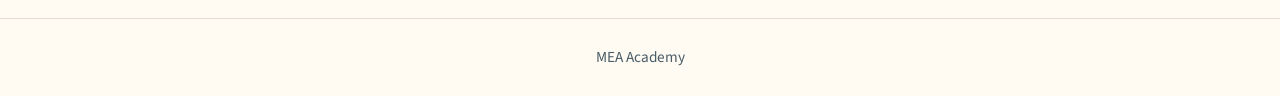
==== commit 074ad6a9: "Adiciona as 4 aulas em espanhol e abas de idioma Versões em espanhol de Week 1 (Ciclo 1), Week 1 PT " ====
--- a/index.html
+++ b/index.html
@@ -26,6 +26,7 @@
       <h1>Suas aulas, claras e fáceis de estudar</h1>
       <p>Escolha uma aula para revisar as expressões, ouvir a pronúncia e acompanhar seu progresso.</p>
     </section>
+    <div class="idiomas" id="idiomas" role="tablist" aria-label="Idioma das aulas"></div>
     <div class="busca">
       <label class="sr-only" for="busca">Buscar aula</label>
       <input id="busca" type="search" placeholder="Buscar por semana, ciclo ou tema…">
--- a/assets/css/style.css
+++ b/assets/css/style.css
@@ -352,3 +352,8 @@
 .grupo .en { font-size: 1rem; }
 .secao-num:only-child { margin-top: 2px; }
 .frase-linha.texto .en-wrap { flex: 0 1 auto; margin: 0; }
+
+/* ---------- Abas de idioma ---------- */
+.idiomas { max-width: 1180px; margin: 0 auto; padding: 0 16px 16px; display: flex; gap: 8px; flex-wrap: wrap; }
+.idiomas .btn { font-size: 1rem; padding: 8px 18px; }
+.idiomas .conta { font-size: .8rem; opacity: .75; }
